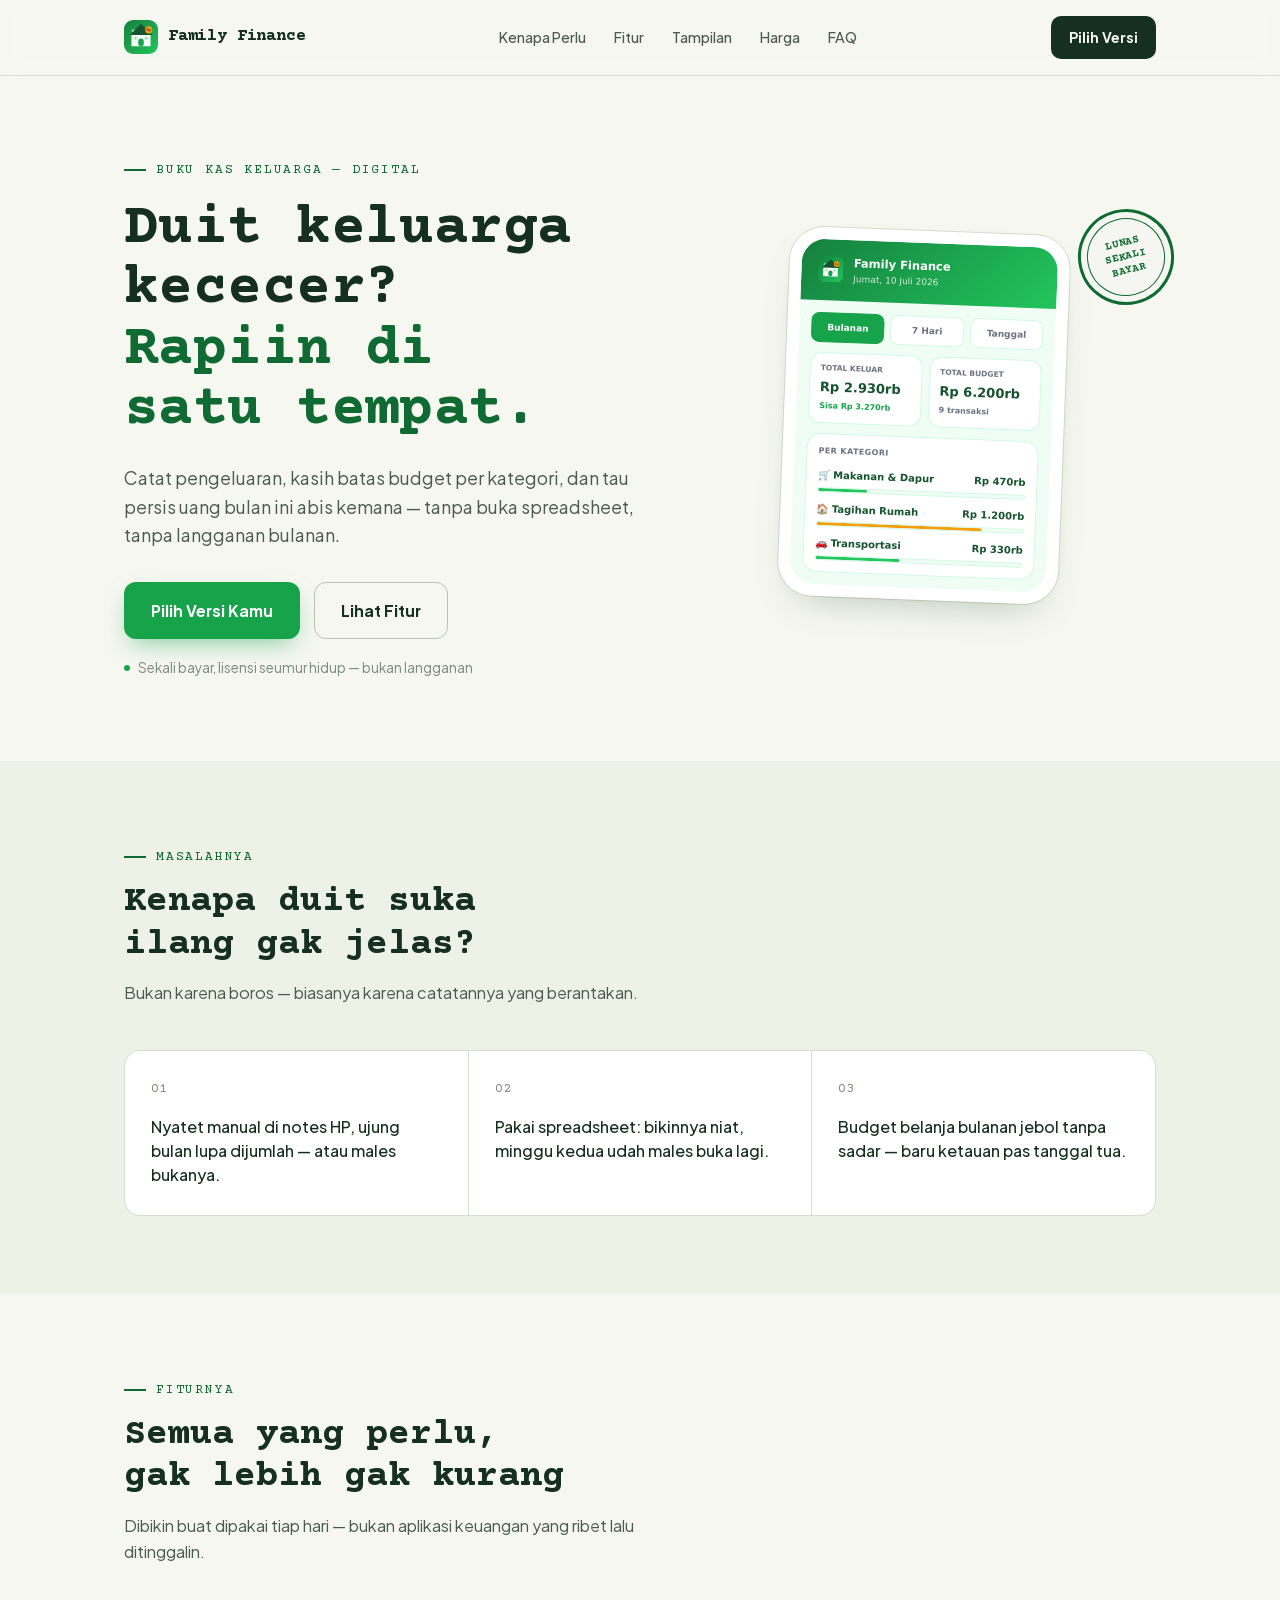
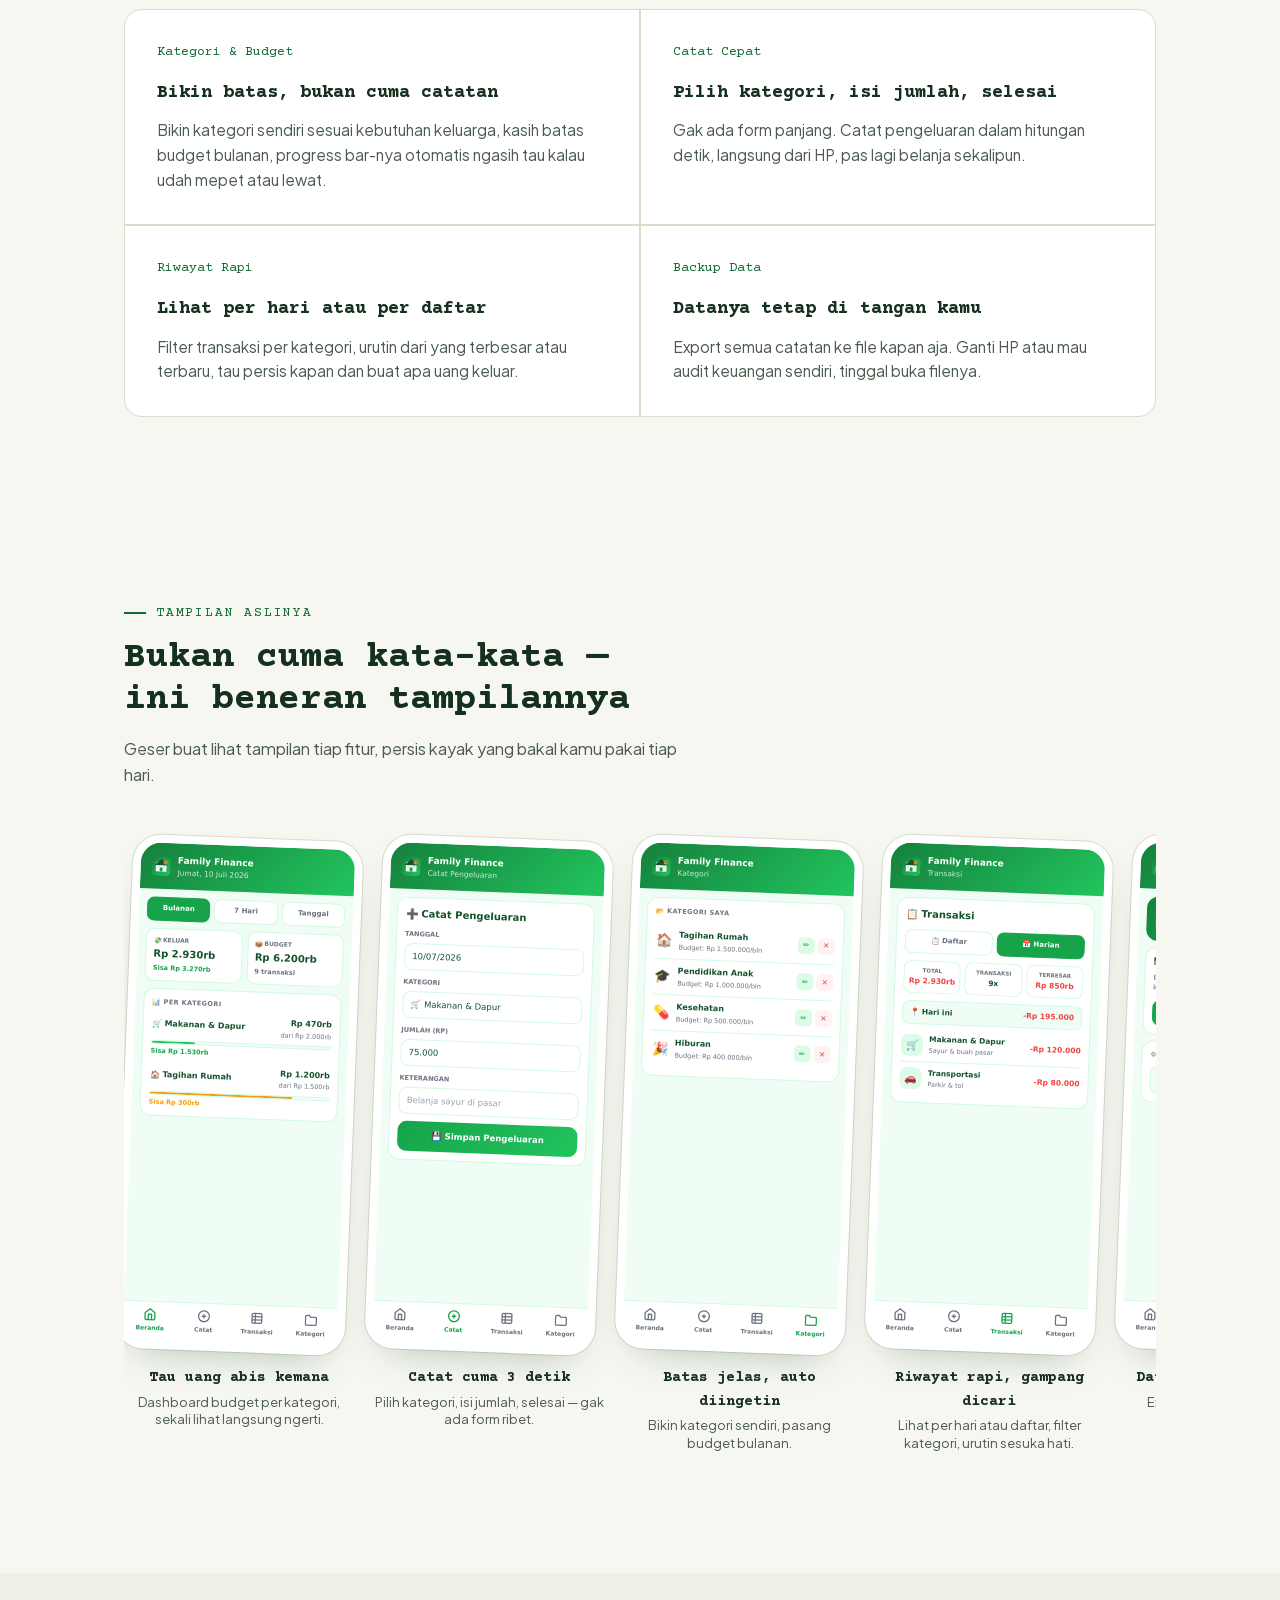
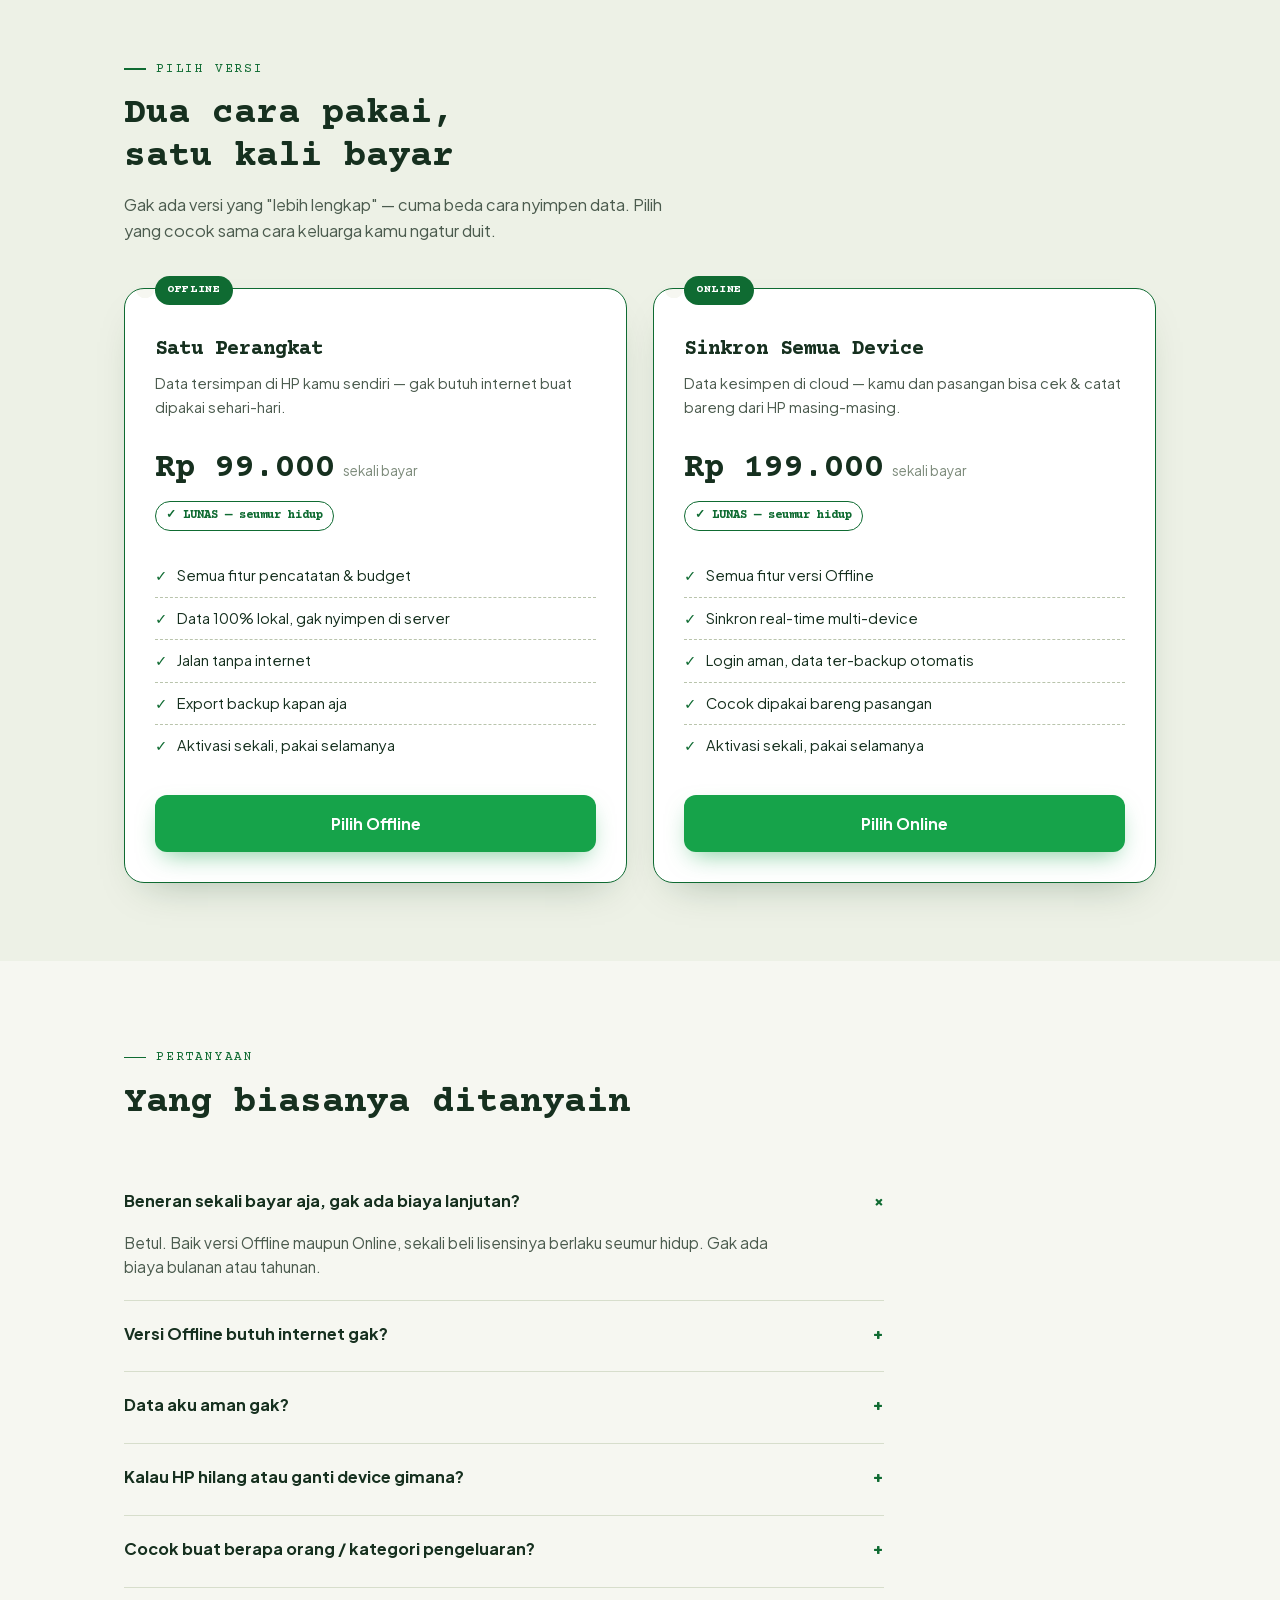
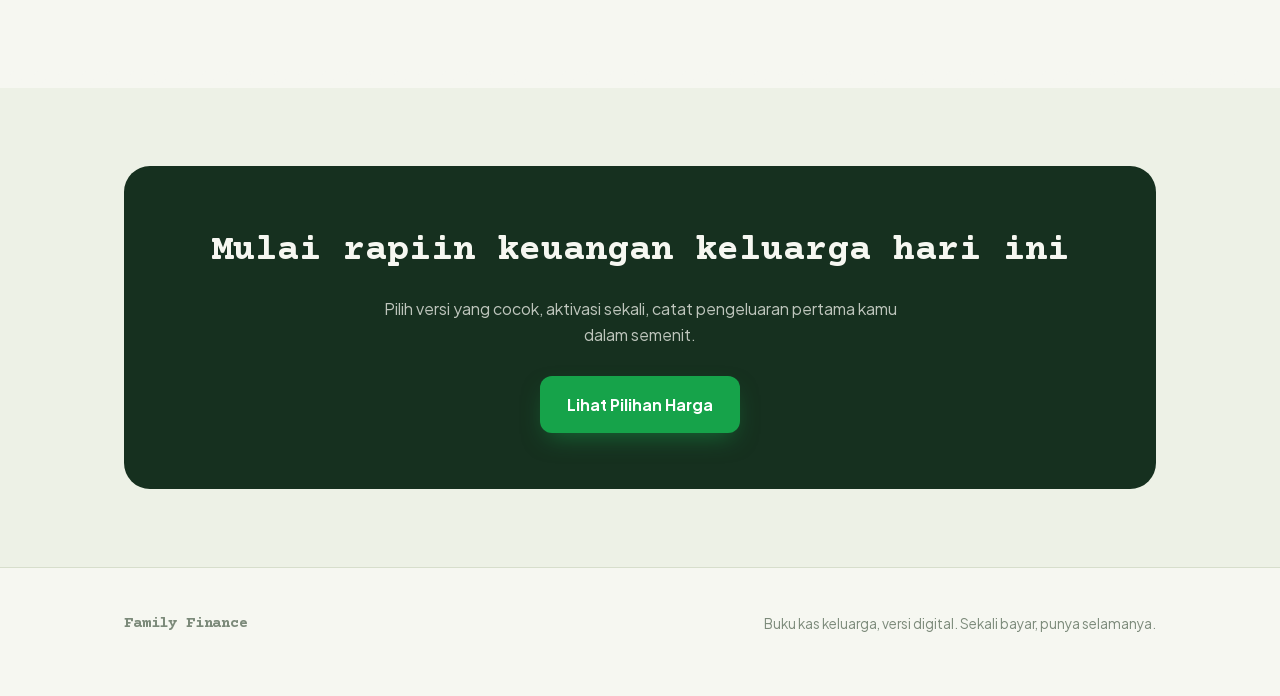
==== landing/index.html @ ff2d4622 "feat: split online/offline versions + Scalev webhook + landing page Refactor app jadi 2 versi (onlin" ====
<!DOCTYPE html>
<html lang="id">
<head>
<meta charset="UTF-8">
<meta name="viewport" content="width=device-width, initial-scale=1.0">
<title>Family Finance — Buku Kas Keluarga, Versi Digital</title>
<meta name="description" content="Catat pengeluaran keluarga, atur budget per kategori, sekali bayar buat selamanya. Pilih versi Offline atau Online.">
<style>
@font-face{
  font-family:'Courier Prime';
  font-style:normal;
  font-weight:400;
  font-display:swap;
  src:url('fonts/courier-prime-400.woff2') format('woff2');
}
@font-face{
  font-family:'Courier Prime';
  font-style:normal;
  font-weight:700;
  font-display:swap;
  src:url('fonts/courier-prime-700.woff2') format('woff2');
}
@font-face{
  font-family:'Plus Jakarta Sans';
  font-style:normal;
  font-weight:400 800;
  font-display:swap;
  src:url('fonts/jakarta-sans-var.woff2') format('woff2');
}

:root{
  --bg:#F6F7F1;
  --bg-alt:#EDF1E6;
  --surface:#FFFFFF;
  --ink:#16301F;
  --ink-soft:#4B5B4E;
  --ink-faint:#7C8A7A;
  --brand:#16A34A;
  --brand-deep:#0F6B32;
  --brand-pale:#DCFCE7;
  --line:#D7DECC;
  --line-strong:#B9C4AC;
  --shadow:0 18px 40px -22px rgba(15,60,30,.35);
  --radius:22px;
}
:root[data-theme="dark"]{
  --bg:#0F150D;
  --bg-alt:#151D11;
  --surface:#1A2416;
  --ink:#EAF3E6;
  --ink-soft:#A6B7A1;
  --ink-faint:#75876F;
  --brand:#3ED66F;
  --brand-deep:#2AAE5B;
  --brand-pale:#1D3323;
  --line:#2B3826;
  --line-strong:#3C4C34;
  --shadow:0 18px 40px -22px rgba(0,0,0,.6);
}
@media (prefers-color-scheme: dark){
  :root:not([data-theme="light"]){
    --bg:#0F150D;
    --bg-alt:#151D11;
    --surface:#1A2416;
    --ink:#EAF3E6;
    --ink-soft:#A6B7A1;
    --ink-faint:#75876F;
    --brand:#3ED66F;
    --brand-deep:#2AAE5B;
    --brand-pale:#1D3323;
    --line:#2B3826;
    --line-strong:#3C4C34;
    --shadow:0 18px 40px -22px rgba(0,0,0,.6);
  }
}

*{box-sizing:border-box;margin:0;padding:0;}
html{-webkit-text-size-adjust:100%;}
body{
  background:var(--bg);
  color:var(--ink);
  font-family:'Plus Jakarta Sans',system-ui,sans-serif;
  font-weight:400;
  line-height:1.6;
  overflow-x:hidden;
}
img{max-width:100%;display:block;}
a{color:inherit;}
::selection{background:var(--brand);color:#fff;}
@media (prefers-reduced-motion: reduce){
  *{animation-duration:.001ms !important;animation-iteration-count:1 !important;transition-duration:.001ms !important;scroll-behavior:auto !important;}
}
:focus-visible{outline:2.5px solid var(--brand-deep);outline-offset:3px;}

.wrap{max-width:1080px;margin:0 auto;padding:0 24px;}
.eyebrow{
  font-family:'Courier Prime',monospace;
  font-size:.8rem;
  letter-spacing:.14em;
  text-transform:uppercase;
  color:var(--brand-deep);
  display:inline-flex;
  align-items:center;
  gap:10px;
}
.eyebrow::before{content:'';width:22px;height:1.5px;background:var(--brand-deep);display:inline-block;}
h1,h2,h3{font-family:'Courier Prime',monospace;font-weight:700;text-wrap:balance;color:var(--ink);}
.num{font-variant-numeric:tabular-nums;font-family:'Courier Prime',monospace;}

/* tear line divider — perforated receipt edge */
.tear{
  height:22px;
  background-image:radial-gradient(circle at 12px 11px, var(--bg) 6px, transparent 6.5px);
  background-size:24px 22px;
  background-repeat:repeat-x;
  background-position:center;
}
.section-alt + .tear, .tear + .section-alt{background-color:var(--bg-alt);}

/* ---------- NAV ---------- */
nav{
  position:sticky;top:0;z-index:50;
  background:color-mix(in srgb, var(--bg) 88%, transparent);
  backdrop-filter:blur(10px);
  border-bottom:1px solid var(--line);
}
.nav-inner{display:flex;align-items:center;justify-content:space-between;padding:16px 24px;max-width:1080px;margin:0 auto;}
.brand{display:flex;align-items:center;gap:10px;font-family:'Courier Prime',monospace;font-weight:700;font-size:1.05rem;letter-spacing:-.01em;}
.brand img{width:34px;height:34px;border-radius:9px;}
.nav-links{display:flex;gap:28px;font-size:.9rem;font-weight:500;color:var(--ink-soft);}
.nav-links a{text-decoration:none;transition:color .15s;}
.nav-links a:hover{color:var(--brand-deep);}
.nav-cta{
  font-family:'Plus Jakarta Sans';font-weight:700;font-size:.88rem;
  background:var(--ink);color:var(--bg);padding:10px 18px;border-radius:10px;
  text-decoration:none;white-space:nowrap;
}
@media (max-width:720px){.nav-links{display:none;}}

/* ---------- HERO ---------- */
.hero{padding:76px 0 60px;}
.hero-grid{display:grid;grid-template-columns:1.05fr .95fr;gap:56px;align-items:center;}
@media (max-width:900px){.hero-grid{grid-template-columns:1fr;gap:44px;}}
.hero h1{font-size:clamp(2.35rem,5.2vw,3.6rem);line-height:1.05;letter-spacing:-.01em;margin:20px 0 22px;}
.hero h1 em{font-style:normal;color:var(--brand-deep);}
.hero p.lead{font-size:1.12rem;color:var(--ink-soft);max-width:46ch;margin-bottom:32px;}
.cta-row{display:flex;gap:14px;flex-wrap:wrap;align-items:center;}
.btn{
  display:inline-flex;align-items:center;gap:8px;
  font-family:'Plus Jakarta Sans';font-weight:700;font-size:.98rem;
  padding:15px 26px;border-radius:12px;text-decoration:none;border:1.5px solid transparent;
  transition:transform .15s ease, box-shadow .15s ease;
}
.btn:hover{transform:translateY(-2px);}
.btn-primary{background:var(--brand);color:#fff;box-shadow:0 10px 24px -8px rgba(22,163,74,.55);}
.btn-primary:hover{background:var(--brand-deep);}
.btn-ghost{border-color:var(--line-strong);color:var(--ink);}
.btn-ghost:hover{border-color:var(--brand-deep);color:var(--brand-deep);}
.hero-note{margin-top:18px;font-size:.85rem;color:var(--ink-faint);display:flex;align-items:center;gap:8px;}
.hero-note .dot{width:6px;height:6px;border-radius:50%;background:var(--brand);flex-shrink:0;}

/* phone mockup — hand built replica, not a screenshot */
.phone-stage{position:relative;display:flex;justify-content:center;}
.phone{
  width:280px;background:#fff;border-radius:34px;padding:12px;
  box-shadow:var(--shadow), 0 0 0 1px var(--line);
  transform:rotate(2.2deg);
  animation:float 6s ease-in-out infinite;
}
@keyframes float{0%,100%{transform:rotate(2.2deg) translateY(0);}50%{transform:rotate(1deg) translateY(-9px);}}
.phone-screen{background:#F0FDF4;border-radius:24px;overflow:hidden;font-family:'Segoe UI',system-ui,sans-serif;}
.p-header{background:linear-gradient(135deg,#15803D,#22C55E);color:#fff;padding:14px 16px;display:flex;align-items:center;gap:10px;}
.p-header img{width:26px;height:26px;border-radius:7px;}
.p-header .t1{font-size:11.5px;font-weight:800;}
.p-header .t2{font-size:9px;opacity:.8;}
.p-body{padding:12px;}
.p-pill-row{display:flex;gap:6px;margin-bottom:10px;}
.p-pill{flex:1;text-align:center;font-size:9px;font-weight:700;padding:7px 0;border-radius:8px;border:1px solid #D1FAE5;background:#fff;color:#6B7280;}
.p-pill.on{background:#16A34A;border-color:#16A34A;color:#fff;}
.p-stats{display:grid;grid-template-columns:1fr 1fr;gap:7px;margin-bottom:10px;}
.p-stat{background:#fff;border:1px solid #D1FAE5;border-radius:12px;padding:9px 10px;}
.p-stat .l{font-size:7.5px;font-weight:700;color:#6B7280;text-transform:uppercase;}
.p-stat .v{font-size:13px;font-weight:800;color:#14532D;margin-top:3px;}
.p-stat .s{font-size:8px;color:#16A34A;font-weight:700;margin-top:2px;}
.p-cat-card{background:#fff;border:1px solid #D1FAE5;border-radius:14px;padding:11px;}
.p-cat-title{font-size:8px;font-weight:700;color:#6B7280;text-transform:uppercase;letter-spacing:.4px;margin-bottom:9px;}
.p-cat{margin-bottom:9px;}
.p-cat:last-child{margin-bottom:0;}
.p-cat-row{display:flex;justify-content:space-between;font-size:10px;margin-bottom:4px;}
.p-cat-row .name{font-weight:700;color:#14532D;}
.p-cat-row .amt{font-weight:800;color:#14532D;}
.p-bar{height:5px;border-radius:3px;background:#F0FDF4;border:1px solid #D1FAE5;overflow:hidden;}
.p-bar i{display:block;height:100%;background:#22C55E;border-radius:3px;}
.p-bar i.warn{background:#F59E0B;}
.stamp{
  position:absolute;right:-18px;top:-22px;width:96px;height:96px;
  border:3px solid var(--brand-deep);border-radius:50%;
  display:flex;align-items:center;justify-content:center;text-align:center;
  transform:rotate(-14deg);color:var(--brand-deep);
  font-family:'Courier Prime',monospace;font-weight:700;font-size:11px;line-height:1.25;
  background:color-mix(in srgb, var(--bg) 70%, transparent);
}
.stamp::before{content:'';position:absolute;inset:6px;border:1.5px solid var(--brand-deep);border-radius:50%;}
@media (max-width:520px){.stamp{width:78px;height:78px;font-size:9.5px;right:4px;top:-16px;}}

/* ---------- PAIN ---------- */
.section{padding:78px 0;}
.section-alt{background:var(--bg-alt);}
.section-head{max-width:640px;margin-bottom:44px;}
.section-head h2{font-size:clamp(1.7rem,3.2vw,2.3rem);margin-top:14px;line-height:1.15;}
.section-head p{color:var(--ink-soft);margin-top:14px;font-size:1.02rem;max-width:52ch;}

.pain-list{display:grid;grid-template-columns:repeat(3,1fr);gap:1px;background:var(--line);border:1px solid var(--line);border-radius:16px;overflow:hidden;}
@media (max-width:760px){.pain-list{grid-template-columns:1fr;}}
.pain-item{background:var(--surface);padding:28px 26px;}
.pain-item .mark{font-family:'Courier Prime';color:var(--ink-faint);font-size:.85rem;margin-bottom:14px;display:block;}
.pain-item p{font-size:1rem;color:var(--ink);font-weight:500;line-height:1.5;}

/* ---------- FEATURES ---------- */
.feat-grid{display:grid;grid-template-columns:repeat(2,1fr);gap:2px;background:var(--line);border:1px solid var(--line);border-radius:18px;overflow:hidden;}
@media (max-width:760px){.feat-grid{grid-template-columns:1fr;}}
.feat{background:var(--surface);padding:32px;}
.feat .idx{font-family:'Courier Prime';color:var(--brand-deep);font-size:.82rem;margin-bottom:16px;}
.feat h3{font-size:1.15rem;margin-bottom:10px;}
.feat p{color:var(--ink-soft);font-size:.96rem;}

/* ---------- PRICING ---------- */
.price-grid{display:grid;grid-template-columns:1fr 1fr;gap:26px;}
@media (max-width:760px){.price-grid{grid-template-columns:1fr;}}
.price-card{
  position:relative;background:var(--surface);border:1.5px solid var(--line);
  border-radius:20px;padding:34px 30px 30px;
  background-image:radial-gradient(circle at 20px 0, var(--bg) 9px, transparent 9.5px);
  background-size:100% 100%;background-repeat:no-repeat;
}
.price-card.featured{border-color:var(--brand-deep);box-shadow:var(--shadow);}
.price-tag{
  position:absolute;top:-13px;left:30px;background:var(--brand-deep);color:#fff;
  font-family:'Courier Prime';font-size:.72rem;font-weight:700;letter-spacing:.06em;
  padding:5px 12px;border-radius:20px;text-transform:uppercase;
}
.price-card h3{font-size:1.3rem;margin:10px 0 6px;}
.price-card .tagline{color:var(--ink-soft);font-size:.92rem;margin-bottom:22px;}
.price-amount{display:flex;flex-wrap:wrap;align-items:baseline;gap:4px 8px;margin-bottom:4px;}
.price-amount .rp{font-family:'Courier Prime';font-weight:700;font-size:2.1rem;white-space:nowrap;}
.price-amount .period{font-size:.85rem;color:var(--ink-faint);}
.price-lunas{
  display:inline-flex;align-items:center;gap:6px;font-size:.78rem;font-weight:700;
  color:var(--brand-deep);margin-bottom:24px;font-family:'Courier Prime';
  border:1px solid var(--brand-deep);padding:4px 10px;border-radius:20px;
}
.price-feats{list-style:none;margin-bottom:28px;}
.price-feats li{display:flex;gap:10px;padding:9px 0;border-top:1px dashed var(--line-strong);font-size:.92rem;color:var(--ink);}
.price-feats li:first-child{border-top:none;}
.price-feats li .ck{color:var(--brand-deep);font-weight:800;flex-shrink:0;}
.price-card .btn{width:100%;justify-content:center;}

/* ---------- FAQ ---------- */
.faq{max-width:760px;}
.faq details{border-bottom:1px solid var(--line);padding:20px 0;}
.faq summary{
  cursor:pointer;list-style:none;display:flex;justify-content:space-between;gap:20px;
  font-weight:700;font-size:1.02rem;color:var(--ink);
}
.faq summary::-webkit-details-marker{display:none;}
.faq summary .plus{font-family:'Courier Prime';color:var(--brand-deep);font-size:1.2rem;flex-shrink:0;transition:transform .2s;}
.faq details[open] summary .plus{transform:rotate(45deg);}
.faq p{color:var(--ink-soft);margin-top:12px;font-size:.96rem;max-width:60ch;}

/* ---------- FINAL CTA ---------- */
.final-cta{
  background:var(--ink);color:var(--bg);border-radius:26px;padding:56px 40px;
  text-align:center;position:relative;overflow:hidden;
}
:root[data-theme="dark"] .final-cta{background:var(--brand-pale);color:var(--ink);}
@media (prefers-color-scheme:dark){:root:not([data-theme="light"]) .final-cta{background:var(--brand-pale);color:var(--ink);}}
.final-cta h2{color:inherit;font-size:clamp(1.6rem,3.4vw,2.3rem);margin-bottom:16px;}
.final-cta p{color:inherit;opacity:.75;max-width:48ch;margin:0 auto 28px;}
.final-cta .cta-row{justify-content:center;}

footer{padding:44px 0 60px;border-top:1px solid var(--line);}
.footer-inner{display:flex;justify-content:space-between;align-items:center;flex-wrap:wrap;gap:16px;color:var(--ink-faint);font-size:.85rem;}
.footer-inner .brand{font-size:.95rem;}

.reveal{opacity:0;transform:translateY(18px);transition:opacity .6s ease, transform .6s ease;}
.reveal.in{opacity:1;transform:translateY(0);}

/* ---------- APP SCREENSHOTS (scoped under .appshots so nothing here leaks
   into the rest of the page — content copied 1:1 from the real app's HTML
   structure in shared/app-core.js, not simplified) ---------- */
.appshots-rail{display:flex;gap:20px;overflow-x:auto;padding:6px 4px 20px;scroll-snap-type:x mandatory;}
.appshots-rail::-webkit-scrollbar{height:6px;}
.appshots-rail::-webkit-scrollbar-thumb{background:var(--line-strong);border-radius:3px;}
.appshot{flex-shrink:0;width:230px;scroll-snap-align:start;}
.appshot-caption{margin-top:14px;text-align:center;}
.appshot-caption .t{font-family:'Courier Prime';font-weight:700;font-size:.92rem;color:var(--ink);}
.appshot-caption .s{font-size:.8rem;color:var(--ink-soft);margin-top:4px;line-height:1.4;}
.appshots .phone{width:230px;background:#fff;border-radius:28px;padding:8px;box-shadow:var(--shadow), 0 0 0 1px var(--line);}
.appshots .screen{background:#F0FDF4;border-radius:20px;overflow:hidden;font-family:'Segoe UI',system-ui,sans-serif;height:498px;display:flex;flex-direction:column;}
.appshots .hdr{background:linear-gradient(135deg,#15803D,#22C55E);color:#fff;padding:10px 11px;display:flex;align-items:center;gap:7px;flex-shrink:0;}
.appshots .hdr img{width:19px;height:19px;border-radius:5px;}
.appshots .t1{font-size:9px;font-weight:800;}
.appshots .t2{font-size:7.5px;opacity:.8;}
.appshots .body{padding:8px;flex:1;overflow:hidden;}
.appshots .pill-row{display:flex;gap:4px;margin-bottom:7px;}
.appshots .pill{flex:1;text-align:center;font-size:7px;font-weight:700;padding:5px 0;border-radius:7px;border:1px solid #D1FAE5;background:#fff;color:#6B7280;}
.appshots .pill.on{background:#16A34A;border-color:#16A34A;color:#fff;}
.appshots .stats{display:grid;grid-template-columns:1fr 1fr;gap:5px;margin-bottom:7px;}
.appshots .stat{background:#fff;border:1px solid #D1FAE5;border-radius:9px;padding:6px 7px;}
.appshots .stat .l{font-size:6px;font-weight:700;color:#6B7280;text-transform:uppercase;}
.appshots .stat .v{font-size:10px;font-weight:800;color:#14532D;margin-top:2px;}
.appshots .stat .s{font-size:6.5px;color:#16A34A;font-weight:700;margin-top:1px;}
.appshots .card{background:#fff;border:1px solid #D1FAE5;border-radius:11px;padding:8px;margin-bottom:6px;}
.appshots .card-title{font-size:6.5px;font-weight:700;color:#6B7280;text-transform:uppercase;letter-spacing:.4px;margin-bottom:6px;}
.appshots .sec-title{font-size:10px;font-weight:800;color:#14532D;margin-bottom:7px;}
.appshots .cat-item{margin-bottom:7px;}
.appshots .cat-item:last-child{margin-bottom:0;}
.appshots .cat-hdr{display:flex;justify-content:space-between;align-items:center;margin-bottom:4px;gap:4px;}
.appshots .cat-name{font-size:8px;font-weight:700;color:#14532D;display:flex;align-items:center;gap:3px;}
.appshots .cat-right{text-align:right;flex-shrink:0;}
.appshots .cat-spent{font-size:8px;font-weight:700;color:#14532D;}
.appshots .cat-budg{font-size:6.5px;color:#6B7280;}
.appshots .cat-sisa{font-size:6.5px;font-weight:700;color:#16A34A;margin-top:2px;}
.appshots .cat-sisa.warn{color:#F59E0B;}
.appshots .bar{height:4px;border-radius:3px;background:#F0FDF4;border:1px solid #D1FAE5;overflow:hidden;}
.appshots .bar i{display:block;height:100%;background:#22C55E;border-radius:3px;}
.appshots .bar i.warn{background:#F59E0B;}
.appshots .tx-item{display:flex;align-items:center;gap:6px;padding:5px 0;border-bottom:1px solid #D1FAE5;}
.appshots .tx-item:last-child{border-bottom:none;}
.appshots .tx-icon{width:22px;height:22px;border-radius:7px;background:#DCFCE7;display:flex;align-items:center;justify-content:center;font-size:10px;flex-shrink:0;}
.appshots .tx-info{flex:1;min-width:0;}
.appshots .tx-cat{font-size:7.5px;font-weight:700;color:#14532D;}
.appshots .tx-note{font-size:6.5px;color:#6B7280;}
.appshots .tx-date{font-size:6px;color:#6B7280;margin-top:1px;}
.appshots .tx-amt{font-size:7.5px;font-weight:800;color:#EF4444;flex-shrink:0;}
.appshots .fg{margin-bottom:7px;}
.appshots .fl{display:block;font-size:6.5px;font-weight:700;color:#6B7280;margin-bottom:3px;}
.appshots .fi{width:100%;padding:6px 7px;border:1.5px solid #D1FAE5;border-radius:8px;font-size:8.5px;color:#14532D;background:#fff;}
.appshots .fi.ph{color:#9CA3AF;}
.appshots .btn-save{width:100%;padding:8px;border-radius:9px;background:linear-gradient(135deg,#16A34A,#22C55E);color:#fff;font-size:8.5px;font-weight:800;text-align:center;margin-top:1px;}
.appshots .cmi{display:flex;align-items:center;gap:6px;padding:6px 0;border-bottom:1px solid #D1FAE5;}
.appshots .cmi:last-child{border-bottom:none;}
.appshots .cmi-emoji{font-size:13px;width:18px;text-align:center;flex-shrink:0;}
.appshots .cmi-info{flex:1;min-width:0;}
.appshots .cmi-name{font-size:8px;font-weight:700;color:#14532D;}
.appshots .cmi-bud{font-size:6.5px;color:#6B7280;}
.appshots .cmi-actions{display:flex;gap:3px;flex-shrink:0;}
.appshots .cmi-edit,.appshots .cmi-del{width:17px;height:17px;border-radius:5px;border:none;display:flex;align-items:center;justify-content:center;font-size:7.5px;}
.appshots .cmi-edit{background:#DCFCE7;color:#16A34A;}
.appshots .cmi-del{background:#FEF2F2;color:#EF4444;}
.appshots .view-toggle{display:flex;gap:4px;margin-bottom:7px;}
.appshots .view-btn{flex:1;padding:5px;border-radius:7px;border:1.5px solid #D1FAE5;background:#fff;font-size:7px;font-weight:600;color:#6B7280;text-align:center;}
.appshots .view-btn.active{background:#16A34A;border-color:#16A34A;color:#fff;}
.appshots .summary-row{display:flex;gap:4px;margin-bottom:7px;overflow:hidden;}
.appshots .sum-chip{flex:1;background:#fff;border:1px solid #D1FAE5;border-radius:8px;padding:5px 4px;text-align:center;}
.appshots .sum-chip-label{font-size:5.5px;color:#6B7280;font-weight:700;text-transform:uppercase;}
.appshots .sum-chip-val{font-size:7.5px;font-weight:800;color:#14532D;margin-top:1px;}
.appshots .sum-chip-val.red{color:#EF4444;}
.appshots .day-hdr{display:flex;justify-content:space-between;padding:5px 7px;background:#F0FDF4;border-radius:7px;border:1px solid #D1FAE5;margin-bottom:4px;font-size:7.5px;font-weight:700;color:#14532D;}
.appshots .day-hdr .tot{color:#EF4444;}
.appshots .profile-card{background:linear-gradient(135deg,#15803D,#22C55E);border-radius:11px;padding:9px;margin-bottom:6px;display:flex;align-items:center;gap:7px;}
.appshots .profile-avatar{width:26px;height:26px;border-radius:7px;background:rgba(255,255,255,.25);display:flex;align-items:center;justify-content:center;font-size:11px;flex-shrink:0;}
.appshots .profile-name{font-size:8.5px;font-weight:800;color:#fff;}
.appshots .profile-email{font-size:6.5px;color:rgba(255,255,255,.82);margin-top:1px;}
.appshots .card-p{font-size:7px;color:#6B7280;margin-bottom:6px;line-height:1.5;}
.appshots .export-btn{width:100%;padding:7px;border-radius:8px;background:linear-gradient(135deg,#16A34A,#22C55E);color:#fff;font-size:7.5px;font-weight:800;text-align:center;}
.appshots .logout-btn{width:100%;padding:7px;border-radius:8px;background:#F0FDF4;border:1.5px solid #D1FAE5;color:#6B7280;font-size:7.5px;font-weight:700;text-align:center;}
.appshots .mnav{display:flex;border-top:1.5px solid #D1FAE5;background:#fff;flex-shrink:0;}
.appshots .mnav a{flex:1;display:flex;flex-direction:column;align-items:center;gap:2px;padding:6px 3px 8px;color:#6B7280;font-size:6px;font-weight:600;}
.appshots .mnav a.on{color:#16A34A;}
.appshots .mnav svg{width:13px;height:13px;}
</style>
</head>
<body>

<nav>
  <div class="nav-inner">
    <div class="brand">
      <img src="[data-uri]" alt="">
      Family Finance
    </div>
    <div class="nav-links">
      <a href="#kenapa">Kenapa Perlu</a>
      <a href="#fitur">Fitur</a>
      <a href="#tampilan">Tampilan</a>
      <a href="#harga">Harga</a>
      <a href="#faq">FAQ</a>
    </div>
    <a href="#harga" class="nav-cta">Pilih Versi</a>
  </div>
</nav>

<header class="hero">
  <div class="wrap hero-grid">
    <div>
      <span class="eyebrow">Buku Kas Keluarga — Digital</span>
      <h1>Duit keluarga kececer? <em>Rapiin di satu tempat.</em></h1>
      <p class="lead">Catat pengeluaran, kasih batas budget per kategori, dan tau persis uang bulan ini abis kemana — tanpa buka spreadsheet, tanpa langganan bulanan.</p>
      <div class="cta-row">
        <a href="#harga" class="btn btn-primary">Pilih Versi Kamu</a>
        <a href="#fitur" class="btn btn-ghost">Lihat Fitur</a>
      </div>
      <div class="hero-note"><span class="dot"></span> Sekali bayar, lisensi seumur hidup — bukan langganan</div>
    </div>
    <div class="phone-stage">
      <div class="phone">
        <div class="phone-screen">
          <div class="p-header">
            <img src="[data-uri]" alt="">
            <div><div class="t1">Family Finance</div><div class="t2">Jumat, 10 Juli 2026</div></div>
          </div>
          <div class="p-body">
            <div class="p-pill-row">
              <div class="p-pill on">Bulanan</div>
              <div class="p-pill">7 Hari</div>
              <div class="p-pill">Tanggal</div>
            </div>
            <div class="p-stats">
              <div class="p-stat"><div class="l">Total Keluar</div><div class="v">Rp 2.930rb</div><div class="s">Sisa Rp 3.270rb</div></div>
              <div class="p-stat"><div class="l">Total Budget</div><div class="v">Rp 6.200rb</div><div class="s" style="color:#6B7280">9 transaksi</div></div>
            </div>
            <div class="p-cat-card">
              <div class="p-cat-title">Per Kategori</div>
              <div class="p-cat">
                <div class="p-cat-row"><span class="name">🛒 Makanan &amp; Dapur</span><span class="amt">Rp 470rb</span></div>
                <div class="p-bar"><i style="width:24%"></i></div>
              </div>
              <div class="p-cat">
                <div class="p-cat-row"><span class="name">🏠 Tagihan Rumah</span><span class="amt">Rp 1.200rb</span></div>
                <div class="p-bar"><i class="warn" style="width:80%"></i></div>
              </div>
              <div class="p-cat">
                <div class="p-cat-row"><span class="name">🚗 Transportasi</span><span class="amt">Rp 330rb</span></div>
                <div class="p-bar"><i style="width:41%"></i></div>
              </div>
            </div>
          </div>
        </div>
      </div>
      <div class="stamp">LUNAS<br>SEKALI<br>BAYAR</div>
    </div>
  </div>
</header>

<div class="tear"></div>

<section class="section section-alt" id="kenapa">
  <div class="wrap">
    <div class="section-head reveal">
      <span class="eyebrow">Masalahnya</span>
      <h2>Kenapa duit suka ilang gak jelas?</h2>
      <p>Bukan karena boros — biasanya karena catatannya yang berantakan.</p>
    </div>
    <div class="pain-list reveal">
      <div class="pain-item">
        <span class="mark">01</span>
        <p>Nyatet manual di notes HP, ujung bulan lupa dijumlah — atau males bukanya.</p>
      </div>
      <div class="pain-item">
        <span class="mark">02</span>
        <p>Pakai spreadsheet: bikinnya niat, minggu kedua udah males buka lagi.</p>
      </div>
      <div class="pain-item">
        <span class="mark">03</span>
        <p>Budget belanja bulanan jebol tanpa sadar — baru ketauan pas tanggal tua.</p>
      </div>
    </div>
  </div>
</section>

<section class="section" id="fitur">
  <div class="wrap">
    <div class="section-head reveal">
      <span class="eyebrow">Fiturnya</span>
      <h2>Semua yang perlu, gak lebih gak kurang</h2>
      <p>Dibikin buat dipakai tiap hari — bukan aplikasi keuangan yang ribet lalu ditinggalin.</p>
    </div>
    <div class="feat-grid reveal">
      <div class="feat">
        <div class="idx">Kategori &amp; Budget</div>
        <h3>Bikin batas, bukan cuma catatan</h3>
        <p>Bikin kategori sendiri sesuai kebutuhan keluarga, kasih batas budget bulanan, progress bar-nya otomatis ngasih tau kalau udah mepet atau lewat.</p>
      </div>
      <div class="feat">
        <div class="idx">Catat Cepat</div>
        <h3>Pilih kategori, isi jumlah, selesai</h3>
        <p>Gak ada form panjang. Catat pengeluaran dalam hitungan detik, langsung dari HP, pas lagi belanja sekalipun.</p>
      </div>
      <div class="feat">
        <div class="idx">Riwayat Rapi</div>
        <h3>Lihat per hari atau per daftar</h3>
        <p>Filter transaksi per kategori, urutin dari yang terbesar atau terbaru, tau persis kapan dan buat apa uang keluar.</p>
      </div>
      <div class="feat">
        <div class="idx">Backup Data</div>
        <h3>Datanya tetap di tangan kamu</h3>
        <p>Export semua catatan ke file kapan aja. Ganti HP atau mau audit keuangan sendiri, tinggal buka filenya.</p>
      </div>
    </div>
  </div>
</section>

<div class="tear"></div>

<section class="section appshots" id="tampilan">
  <div class="wrap">
    <div class="section-head reveal">
      <span class="eyebrow">Tampilan Aslinya</span>
      <h2>Bukan cuma kata-kata — ini beneran tampilannya</h2>
      <p>Geser buat lihat tampilan tiap fitur, persis kayak yang bakal kamu pakai tiap hari.</p>
    </div>
    <div class="appshots-rail reveal">

      <div class="appshot">
        <div class="phone"><div class="screen">
          <div class="hdr">
            <img src="[data-uri]" alt="">
            <div><div class="t1">Family Finance</div><div class="t2">Jumat, 10 Juli 2026</div></div>
          </div>
          <div class="body">
            <div class="pill-row"><div class="pill on">Bulanan</div><div class="pill">7 Hari</div><div class="pill">Tanggal</div></div>
            <div class="stats">
              <div class="stat"><div class="l">💸 Keluar</div><div class="v">Rp 2.930rb</div><div class="s">Sisa Rp 3.270rb</div></div>
              <div class="stat"><div class="l">📦 Budget</div><div class="v">Rp 6.200rb</div><div class="s" style="color:#6B7280">9 transaksi</div></div>
            </div>
            <div class="card">
              <div class="card-title">📊 Per Kategori</div>
              <div class="cat-item">
                <div class="cat-hdr"><div class="cat-name">🛒 Makanan &amp; Dapur</div><div class="cat-right"><div class="cat-spent">Rp 470rb</div><div class="cat-budg">dari Rp 2.000rb</div></div></div>
                <div class="bar"><i style="width:24%"></i></div>
                <div class="cat-sisa">Sisa Rp 1.530rb</div>
              </div>
              <div class="cat-item">
                <div class="cat-hdr"><div class="cat-name">🏠 Tagihan Rumah</div><div class="cat-right"><div class="cat-spent">Rp 1.200rb</div><div class="cat-budg">dari Rp 1.500rb</div></div></div>
                <div class="bar"><i class="warn" style="width:80%"></i></div>
                <div class="cat-sisa warn">Sisa Rp 300rb</div>
              </div>
            </div>
          </div>
          <div class="mnav">
            <a class="on"><svg viewBox="0 0 24 24" fill="none" stroke="currentColor" stroke-width="2.4"><path d="M3 9l9-7 9 7v11a2 2 0 0 1-2 2H5a2 2 0 0 1-2-2z"/><polyline points="9 22 9 12 15 12 15 22"/></svg>Beranda</a>
            <a><svg viewBox="0 0 24 24" fill="none" stroke="currentColor" stroke-width="2.4"><circle cx="12" cy="12" r="10"/><line x1="12" y1="8" x2="12" y2="16"/><line x1="8" y1="12" x2="16" y2="12"/></svg>Catat</a>
            <a><svg viewBox="0 0 24 24" fill="none" stroke="currentColor" stroke-width="2.4"><rect x="3" y="3" width="18" height="18" rx="2"/><line x1="3" y1="9" x2="21" y2="9"/><line x1="3" y1="15" x2="21" y2="15"/><line x1="9" y1="3" x2="9" y2="21"/></svg>Transaksi</a>
            <a><svg viewBox="0 0 24 24" fill="none" stroke="currentColor" stroke-width="2.4"><path d="M22 19a2 2 0 0 1-2 2H4a2 2 0 0 1-2-2V5a2 2 0 0 1 2-2h5l2 3h9a2 2 0 0 1 2 2z"/></svg>Kategori</a>
          </div>
        </div></div>
        <div class="appshot-caption"><div class="t">Tau uang abis kemana</div><div class="s">Dashboard budget per kategori, sekali lihat langsung ngerti.</div></div>
      </div>

      <div class="appshot">
        <div class="phone"><div class="screen">
          <div class="hdr">
            <img src="[data-uri]" alt="">
            <div><div class="t1">Family Finance</div><div class="t2">Catat Pengeluaran</div></div>
          </div>
          <div class="body">
            <div class="card">
              <div class="sec-title">➕ Catat Pengeluaran</div>
              <div class="fg"><span class="fl">TANGGAL</span><div class="fi">10/07/2026</div></div>
              <div class="fg"><span class="fl">KATEGORI</span><div class="fi">🛒 Makanan &amp; Dapur</div></div>
              <div class="fg"><span class="fl">JUMLAH (RP)</span><div class="fi">75.000</div></div>
              <div class="fg"><span class="fl">KETERANGAN</span><div class="fi ph">Belanja sayur di pasar</div></div>
              <div class="btn-save">💾 Simpan Pengeluaran</div>
            </div>
          </div>
          <div class="mnav">
            <a><svg viewBox="0 0 24 24" fill="none" stroke="currentColor" stroke-width="2.4"><path d="M3 9l9-7 9 7v11a2 2 0 0 1-2 2H5a2 2 0 0 1-2-2z"/><polyline points="9 22 9 12 15 12 15 22"/></svg>Beranda</a>
            <a class="on"><svg viewBox="0 0 24 24" fill="none" stroke="currentColor" stroke-width="2.4"><circle cx="12" cy="12" r="10"/><line x1="12" y1="8" x2="12" y2="16"/><line x1="8" y1="12" x2="16" y2="12"/></svg>Catat</a>
            <a><svg viewBox="0 0 24 24" fill="none" stroke="currentColor" stroke-width="2.4"><rect x="3" y="3" width="18" height="18" rx="2"/><line x1="3" y1="9" x2="21" y2="9"/><line x1="3" y1="15" x2="21" y2="15"/><line x1="9" y1="3" x2="9" y2="21"/></svg>Transaksi</a>
            <a><svg viewBox="0 0 24 24" fill="none" stroke="currentColor" stroke-width="2.4"><path d="M22 19a2 2 0 0 1-2 2H4a2 2 0 0 1-2-2V5a2 2 0 0 1 2-2h5l2 3h9a2 2 0 0 1 2 2z"/></svg>Kategori</a>
          </div>
        </div></div>
        <div class="appshot-caption"><div class="t">Catat cuma 3 detik</div><div class="s">Pilih kategori, isi jumlah, selesai — gak ada form ribet.</div></div>
      </div>

      <div class="appshot">
        <div class="phone"><div class="screen">
          <div class="hdr">
            <img src="[data-uri]" alt="">
            <div><div class="t1">Family Finance</div><div class="t2">Kategori</div></div>
          </div>
          <div class="body">
            <div class="card">
              <div class="card-title">📂 Kategori Saya</div>
              <div class="cmi"><div class="cmi-emoji">🏠</div><div class="cmi-info"><div class="cmi-name">Tagihan Rumah</div><div class="cmi-bud">Budget: Rp 1.500.000/bln</div></div><div class="cmi-actions"><div class="cmi-edit">✏️</div><div class="cmi-del">✕</div></div></div>
              <div class="cmi"><div class="cmi-emoji">🎓</div><div class="cmi-info"><div class="cmi-name">Pendidikan Anak</div><div class="cmi-bud">Budget: Rp 1.000.000/bln</div></div><div class="cmi-actions"><div class="cmi-edit">✏️</div><div class="cmi-del">✕</div></div></div>
              <div class="cmi"><div class="cmi-emoji">💊</div><div class="cmi-info"><div class="cmi-name">Kesehatan</div><div class="cmi-bud">Budget: Rp 500.000/bln</div></div><div class="cmi-actions"><div class="cmi-edit">✏️</div><div class="cmi-del">✕</div></div></div>
              <div class="cmi"><div class="cmi-emoji">🎉</div><div class="cmi-info"><div class="cmi-name">Hiburan</div><div class="cmi-bud">Budget: Rp 400.000/bln</div></div><div class="cmi-actions"><div class="cmi-edit">✏️</div><div class="cmi-del">✕</div></div></div>
            </div>
          </div>
          <div class="mnav">
            <a><svg viewBox="0 0 24 24" fill="none" stroke="currentColor" stroke-width="2.4"><path d="M3 9l9-7 9 7v11a2 2 0 0 1-2 2H5a2 2 0 0 1-2-2z"/><polyline points="9 22 9 12 15 12 15 22"/></svg>Beranda</a>
            <a><svg viewBox="0 0 24 24" fill="none" stroke="currentColor" stroke-width="2.4"><circle cx="12" cy="12" r="10"/><line x1="12" y1="8" x2="12" y2="16"/><line x1="8" y1="12" x2="16" y2="12"/></svg>Catat</a>
            <a><svg viewBox="0 0 24 24" fill="none" stroke="currentColor" stroke-width="2.4"><rect x="3" y="3" width="18" height="18" rx="2"/><line x1="3" y1="9" x2="21" y2="9"/><line x1="3" y1="15" x2="21" y2="15"/><line x1="9" y1="3" x2="9" y2="21"/></svg>Transaksi</a>
            <a class="on"><svg viewBox="0 0 24 24" fill="none" stroke="currentColor" stroke-width="2.4"><path d="M22 19a2 2 0 0 1-2 2H4a2 2 0 0 1-2-2V5a2 2 0 0 1 2-2h5l2 3h9a2 2 0 0 1 2 2z"/></svg>Kategori</a>
          </div>
        </div></div>
        <div class="appshot-caption"><div class="t">Batas jelas, auto diingetin</div><div class="s">Bikin kategori sendiri, pasang budget bulanan.</div></div>
      </div>

      <div class="appshot">
        <div class="phone"><div class="screen">
          <div class="hdr">
            <img src="[data-uri]" alt="">
            <div><div class="t1">Family Finance</div><div class="t2">Transaksi</div></div>
          </div>
          <div class="body">
            <div class="card">
              <div class="sec-title">📋 Transaksi</div>
              <div class="view-toggle"><div class="view-btn">📋 Daftar</div><div class="view-btn active">📅 Harian</div></div>
              <div class="summary-row">
                <div class="sum-chip"><div class="sum-chip-label">Total</div><div class="sum-chip-val red">Rp 2.930rb</div></div>
                <div class="sum-chip"><div class="sum-chip-label">Transaksi</div><div class="sum-chip-val">9x</div></div>
                <div class="sum-chip"><div class="sum-chip-label">Terbesar</div><div class="sum-chip-val red">Rp 850rb</div></div>
              </div>
              <div class="day-hdr"><span>📍 Hari ini</span><span class="tot">-Rp 195.000</span></div>
              <div class="tx-item"><div class="tx-icon">🛒</div><div class="tx-info"><div class="tx-cat">Makanan &amp; Dapur</div><div class="tx-note">Sayur &amp; buah pasar</div></div><div class="tx-amt">-Rp 120.000</div></div>
              <div class="tx-item"><div class="tx-icon">🚗</div><div class="tx-info"><div class="tx-cat">Transportasi</div><div class="tx-note">Parkir &amp; tol</div></div><div class="tx-amt">-Rp 80.000</div></div>
            </div>
          </div>
          <div class="mnav">
            <a><svg viewBox="0 0 24 24" fill="none" stroke="currentColor" stroke-width="2.4"><path d="M3 9l9-7 9 7v11a2 2 0 0 1-2 2H5a2 2 0 0 1-2-2z"/><polyline points="9 22 9 12 15 12 15 22"/></svg>Beranda</a>
            <a><svg viewBox="0 0 24 24" fill="none" stroke="currentColor" stroke-width="2.4"><circle cx="12" cy="12" r="10"/><line x1="12" y1="8" x2="12" y2="16"/><line x1="8" y1="12" x2="16" y2="12"/></svg>Catat</a>
            <a class="on"><svg viewBox="0 0 24 24" fill="none" stroke="currentColor" stroke-width="2.4"><rect x="3" y="3" width="18" height="18" rx="2"/><line x1="3" y1="9" x2="21" y2="9"/><line x1="3" y1="15" x2="21" y2="15"/><line x1="9" y1="3" x2="9" y2="21"/></svg>Transaksi</a>
            <a><svg viewBox="0 0 24 24" fill="none" stroke="currentColor" stroke-width="2.4"><path d="M22 19a2 2 0 0 1-2 2H4a2 2 0 0 1-2-2V5a2 2 0 0 1 2-2h5l2 3h9a2 2 0 0 1 2 2z"/></svg>Kategori</a>
          </div>
        </div></div>
        <div class="appshot-caption"><div class="t">Riwayat rapi, gampang dicari</div><div class="s">Lihat per hari atau daftar, filter kategori, urutin sesuka hati.</div></div>
      </div>

      <div class="appshot">
        <div class="phone"><div class="screen">
          <div class="hdr">
            <img src="[data-uri]" alt="">
            <div><div class="t1">Family Finance</div><div class="t2">Profil</div></div>
          </div>
          <div class="body">
            <div class="profile-card">
              <div class="profile-avatar">👤</div>
              <div><div class="profile-name">Nama Kamu</div><div class="profile-email">kamu@email.com</div></div>
            </div>
            <div class="card">
              <div class="card-title">💾 Backup Data</div>
              <div class="card-p">Export semua data transaksi dan kategori ke file kapan aja.</div>
              <div class="export-btn">📤 Export Semua Data</div>
            </div>
            <div class="card">
              <div class="card-title">⚙️ Akun</div>
              <div class="logout-btn">🚪 Keluar dari Akun</div>
            </div>
          </div>
          <div class="mnav">
            <a><svg viewBox="0 0 24 24" fill="none" stroke="currentColor" stroke-width="2.4"><path d="M3 9l9-7 9 7v11a2 2 0 0 1-2 2H5a2 2 0 0 1-2-2z"/><polyline points="9 22 9 12 15 12 15 22"/></svg>Beranda</a>
            <a><svg viewBox="0 0 24 24" fill="none" stroke="currentColor" stroke-width="2.4"><circle cx="12" cy="12" r="10"/><line x1="12" y1="8" x2="12" y2="16"/><line x1="8" y1="12" x2="16" y2="12"/></svg>Catat</a>
            <a><svg viewBox="0 0 24 24" fill="none" stroke="currentColor" stroke-width="2.4"><rect x="3" y="3" width="18" height="18" rx="2"/><line x1="3" y1="9" x2="21" y2="9"/><line x1="3" y1="15" x2="21" y2="15"/><line x1="9" y1="3" x2="9" y2="21"/></svg>Transaksi</a>
            <a><svg viewBox="0 0 24 24" fill="none" stroke="currentColor" stroke-width="2.4"><path d="M22 19a2 2 0 0 1-2 2H4a2 2 0 0 1-2-2V5a2 2 0 0 1 2-2h5l2 3h9a2 2 0 0 1 2 2z"/></svg>Kategori</a>
          </div>
        </div></div>
        <div class="appshot-caption"><div class="t">Data kamu, kendali kamu</div><div class="s">Export backup kapan aja, gak terkunci di satu HP.</div></div>
      </div>

    </div>
  </div>
</section>

<div class="tear"></div>

<section class="section section-alt" id="harga">
  <div class="wrap">
    <div class="section-head reveal">
      <span class="eyebrow">Pilih Versi</span>
      <h2>Dua cara pakai, satu kali bayar</h2>
      <p>Gak ada versi yang "lebih lengkap" — cuma beda cara nyimpen data. Pilih yang cocok sama cara keluarga kamu ngatur duit.</p>
    </div>
    <div class="price-grid reveal">
      <div class="price-card featured">
        <span class="price-tag">Offline</span>
        <h3>Satu Perangkat</h3>
        <p class="tagline">Data tersimpan di HP kamu sendiri — gak butuh internet buat dipakai sehari-hari.</p>
        <div class="price-amount"><span class="rp num">Rp 99.000</span><span class="period">sekali bayar</span></div>
        <span class="price-lunas">✓ LUNAS — seumur hidup</span>
        <ul class="price-feats">
          <li><span class="ck">✓</span> Semua fitur pencatatan &amp; budget</li>
          <li><span class="ck">✓</span> Data 100% lokal, gak nyimpen di server</li>
          <li><span class="ck">✓</span> Jalan tanpa internet</li>
          <li><span class="ck">✓</span> Export backup kapan aja</li>
          <li><span class="ck">✓</span> Aktivasi sekali, pakai selamanya</li>
        </ul>
        <a href="#" class="btn btn-primary">Pilih Offline</a>
      </div>
      <div class="price-card featured">
        <span class="price-tag">Online</span>
        <h3>Sinkron Semua Device</h3>
        <p class="tagline">Data kesimpen di cloud — kamu dan pasangan bisa cek &amp; catat bareng dari HP masing-masing.</p>
        <div class="price-amount"><span class="rp num">Rp 199.000</span><span class="period">sekali bayar</span></div>
        <span class="price-lunas">✓ LUNAS — seumur hidup</span>
        <ul class="price-feats">
          <li><span class="ck">✓</span> Semua fitur versi Offline</li>
          <li><span class="ck">✓</span> Sinkron real-time multi-device</li>
          <li><span class="ck">✓</span> Login aman, data ter-backup otomatis</li>
          <li><span class="ck">✓</span> Cocok dipakai bareng pasangan</li>
          <li><span class="ck">✓</span> Aktivasi sekali, pakai selamanya</li>
        </ul>
        <a href="#" class="btn btn-primary">Pilih Online</a>
      </div>
    </div>
  </div>
</section>

<section class="section" id="faq">
  <div class="wrap">
    <div class="section-head reveal">
      <span class="eyebrow">Pertanyaan</span>
      <h2>Yang biasanya ditanyain</h2>
    </div>
    <div class="faq reveal">
      <details open>
        <summary>Beneran sekali bayar aja, gak ada biaya lanjutan?<span class="plus">+</span></summary>
        <p>Betul. Baik versi Offline maupun Online, sekali beli lisensinya berlaku seumur hidup. Gak ada biaya bulanan atau tahunan.</p>
      </details>
      <details>
        <summary>Versi Offline butuh internet gak?<span class="plus">+</span></summary>
        <p>Cuma sekali, pas aktivasi kode lisensi di awal. Setelah itu semua pencatatan jalan 100% offline dari data yang tersimpan di HP kamu.</p>
      </details>
      <details>
        <summary>Data aku aman gak?<span class="plus">+</span></summary>
        <p>Versi Offline: data cuma ada di HP kamu, gak dikirim kemana-mana. Versi Online: data tersimpan terenkripsi, cuma kamu (dan orang yang kamu kasih akses login) yang bisa lihat.</p>
      </details>
      <details>
        <summary>Kalau HP hilang atau ganti device gimana?<span class="plus">+</span></summary>
        <p>Versi Online: tinggal login lagi di HP baru, semua catatan otomatis ada. Versi Offline: rutin export backup dari menu Profil, simpan filenya di tempat aman.</p>
      </details>
      <details>
        <summary>Cocok buat berapa orang / kategori pengeluaran?<span class="plus">+</span></summary>
        <p>Kategori dan budget bisa kamu bikin sebanyak yang dibutuhkan — mau dipisah per pos rumah tangga, per anggota keluarga, atau sesuka kamu.</p>
      </details>
    </div>
  </div>
</section>

<div class="tear"></div>

<section class="section section-alt">
  <div class="wrap">
    <div class="final-cta reveal">
      <h2>Mulai rapiin keuangan keluarga hari ini</h2>
      <p>Pilih versi yang cocok, aktivasi sekali, catat pengeluaran pertama kamu dalam semenit.</p>
      <div class="cta-row">
        <a href="#harga" class="btn btn-primary">Lihat Pilihan Harga</a>
      </div>
    </div>
  </div>
</section>

<footer>
  <div class="wrap footer-inner">
    <div class="brand">Family Finance</div>
    <div>Buku kas keluarga, versi digital. Sekali bayar, punya selamanya.</div>
  </div>
</footer>

<script>
if ('IntersectionObserver' in window){
  const io = new IntersectionObserver((entries)=>{
    entries.forEach(e=>{ if(e.isIntersecting){ e.target.classList.add('in'); io.unobserve(e.target); } });
  }, {threshold:.15});
  document.querySelectorAll('.reveal').forEach(el=>io.observe(el));
} else {
  document.querySelectorAll('.reveal').forEach(el=>el.classList.add('in'));
}
</script>
</body>
</html>
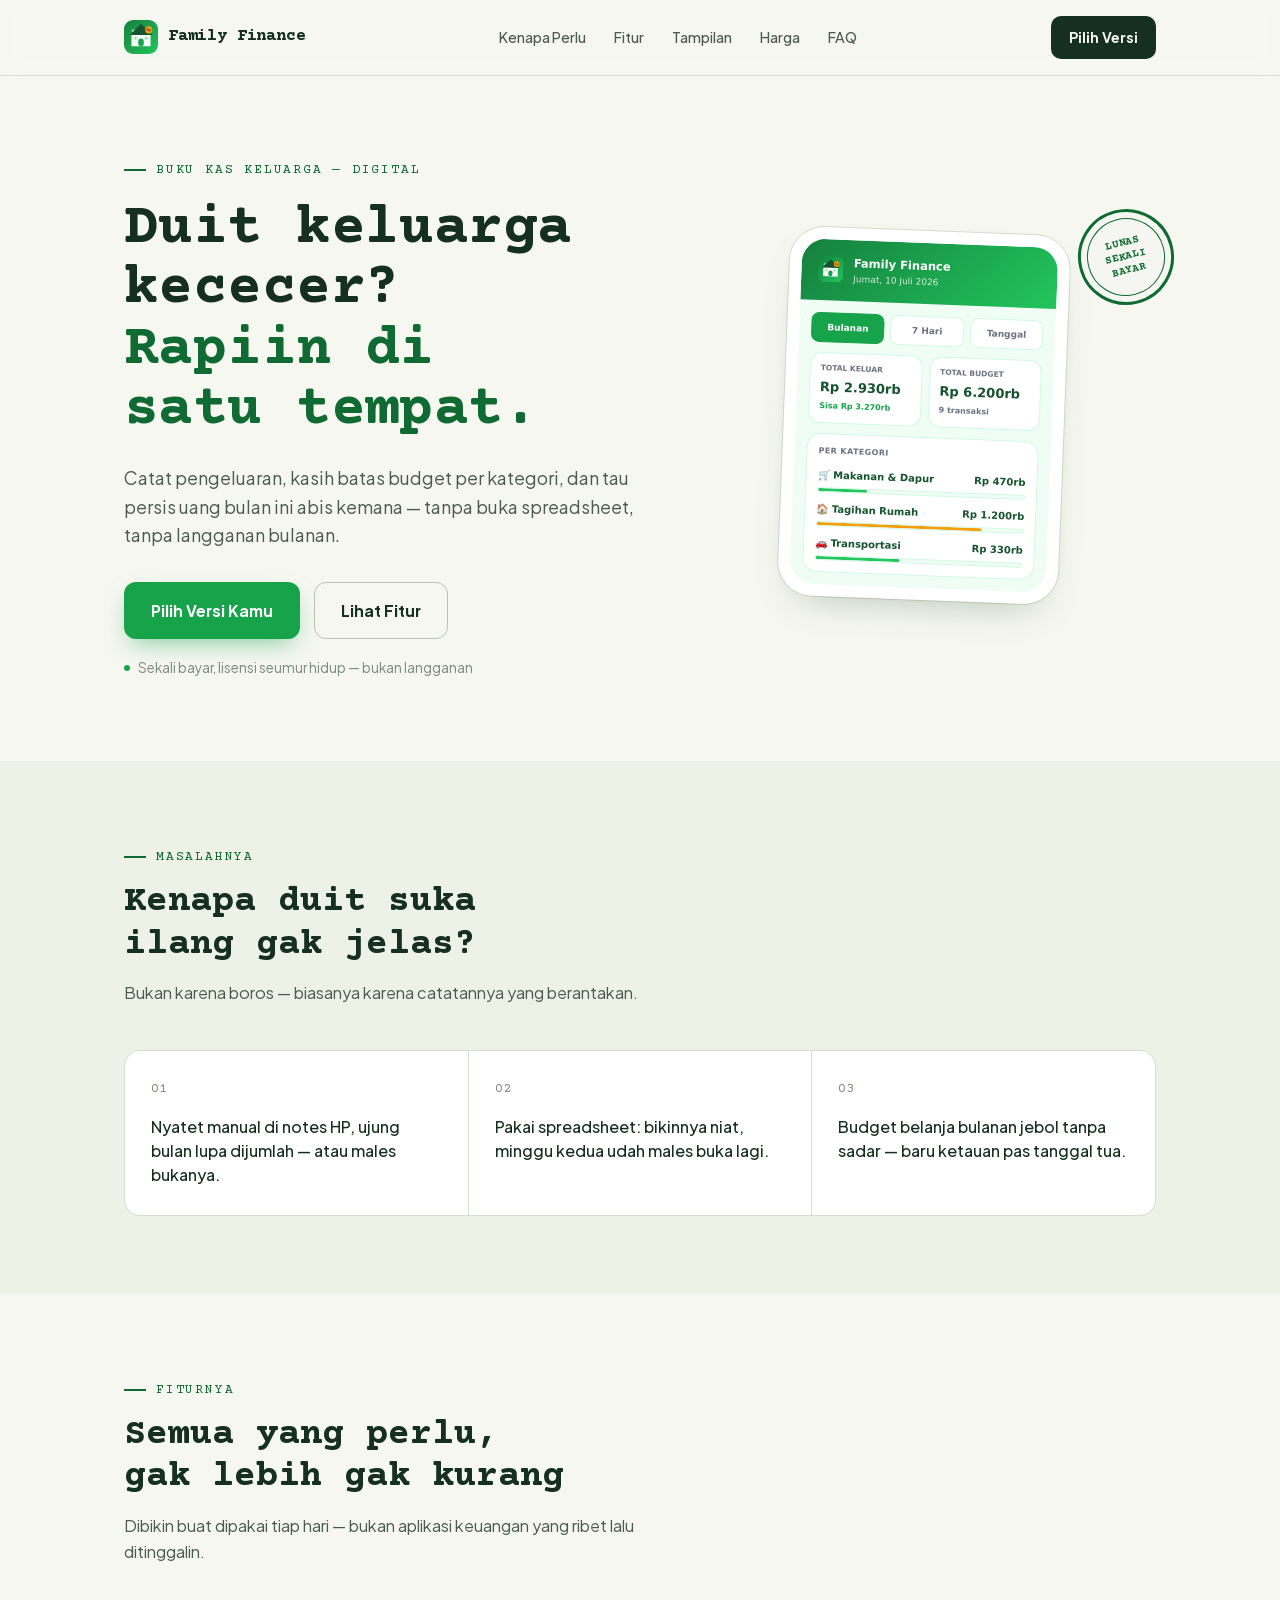
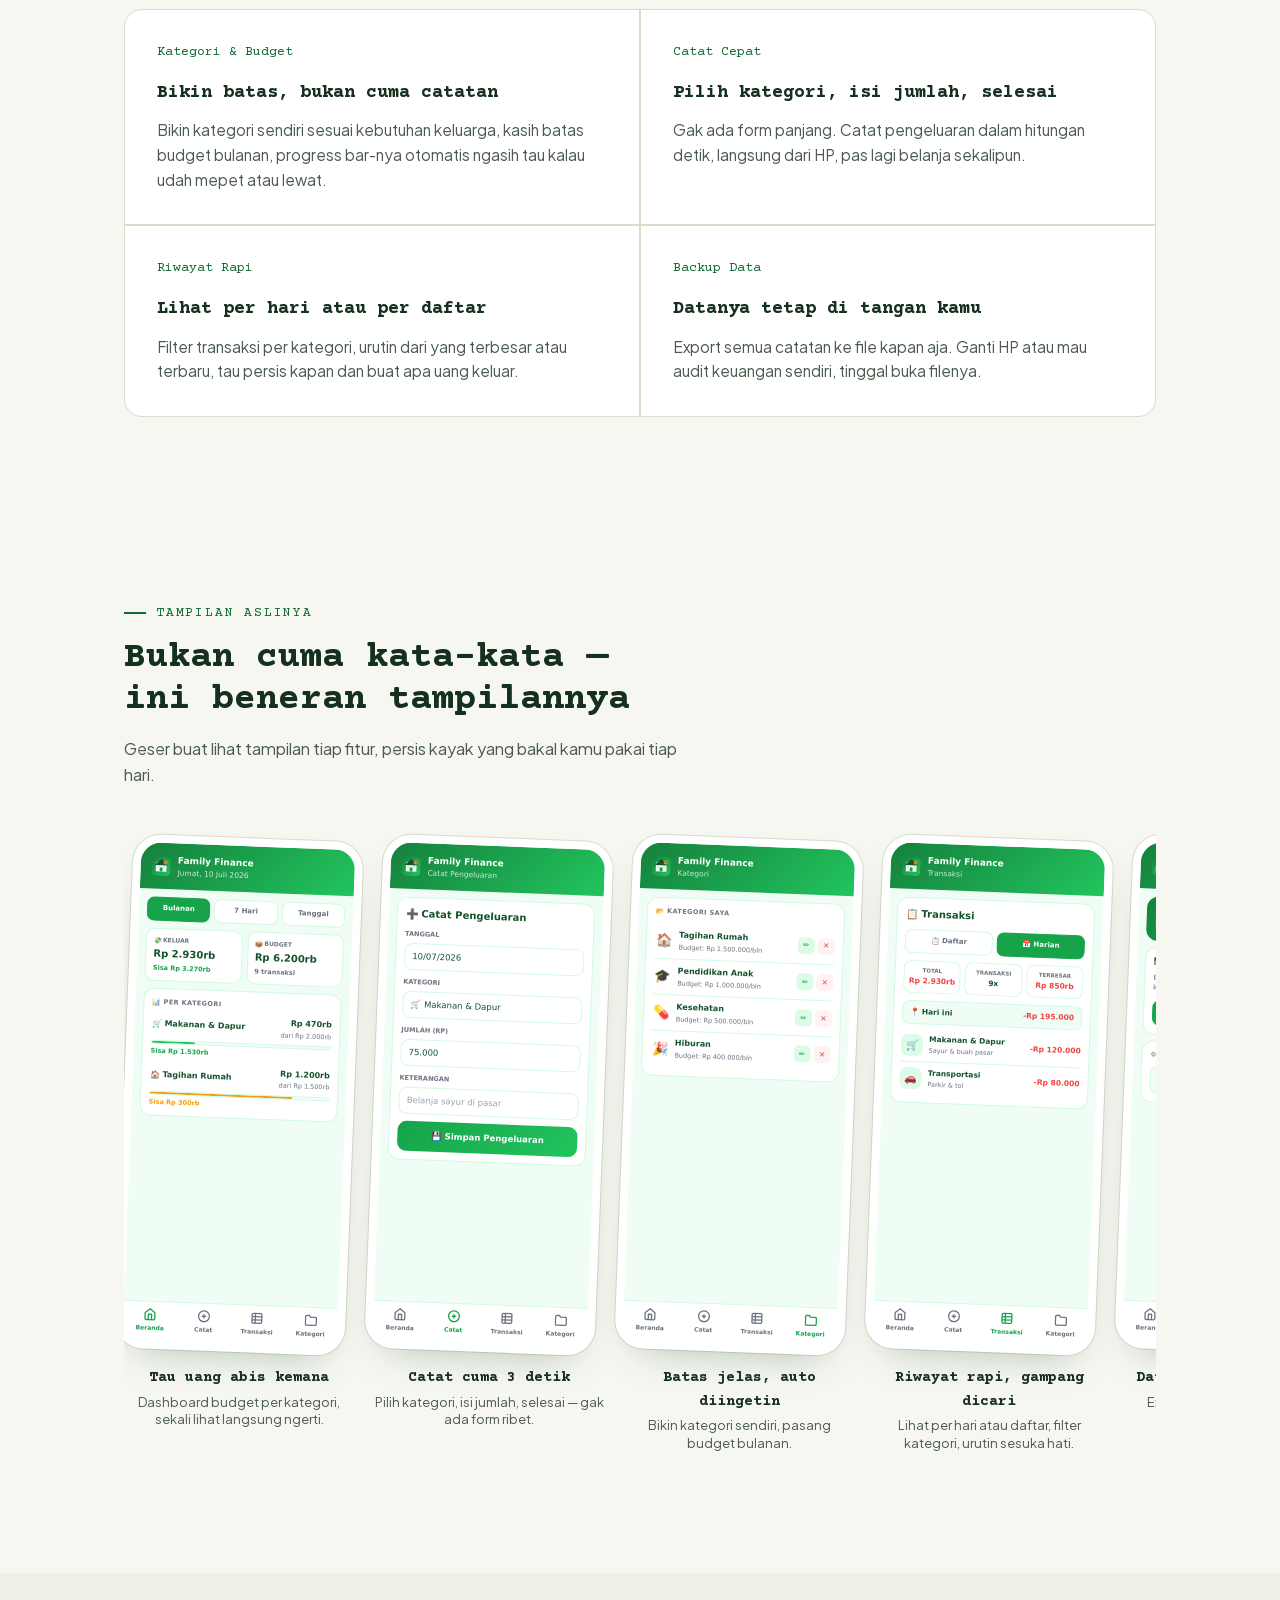
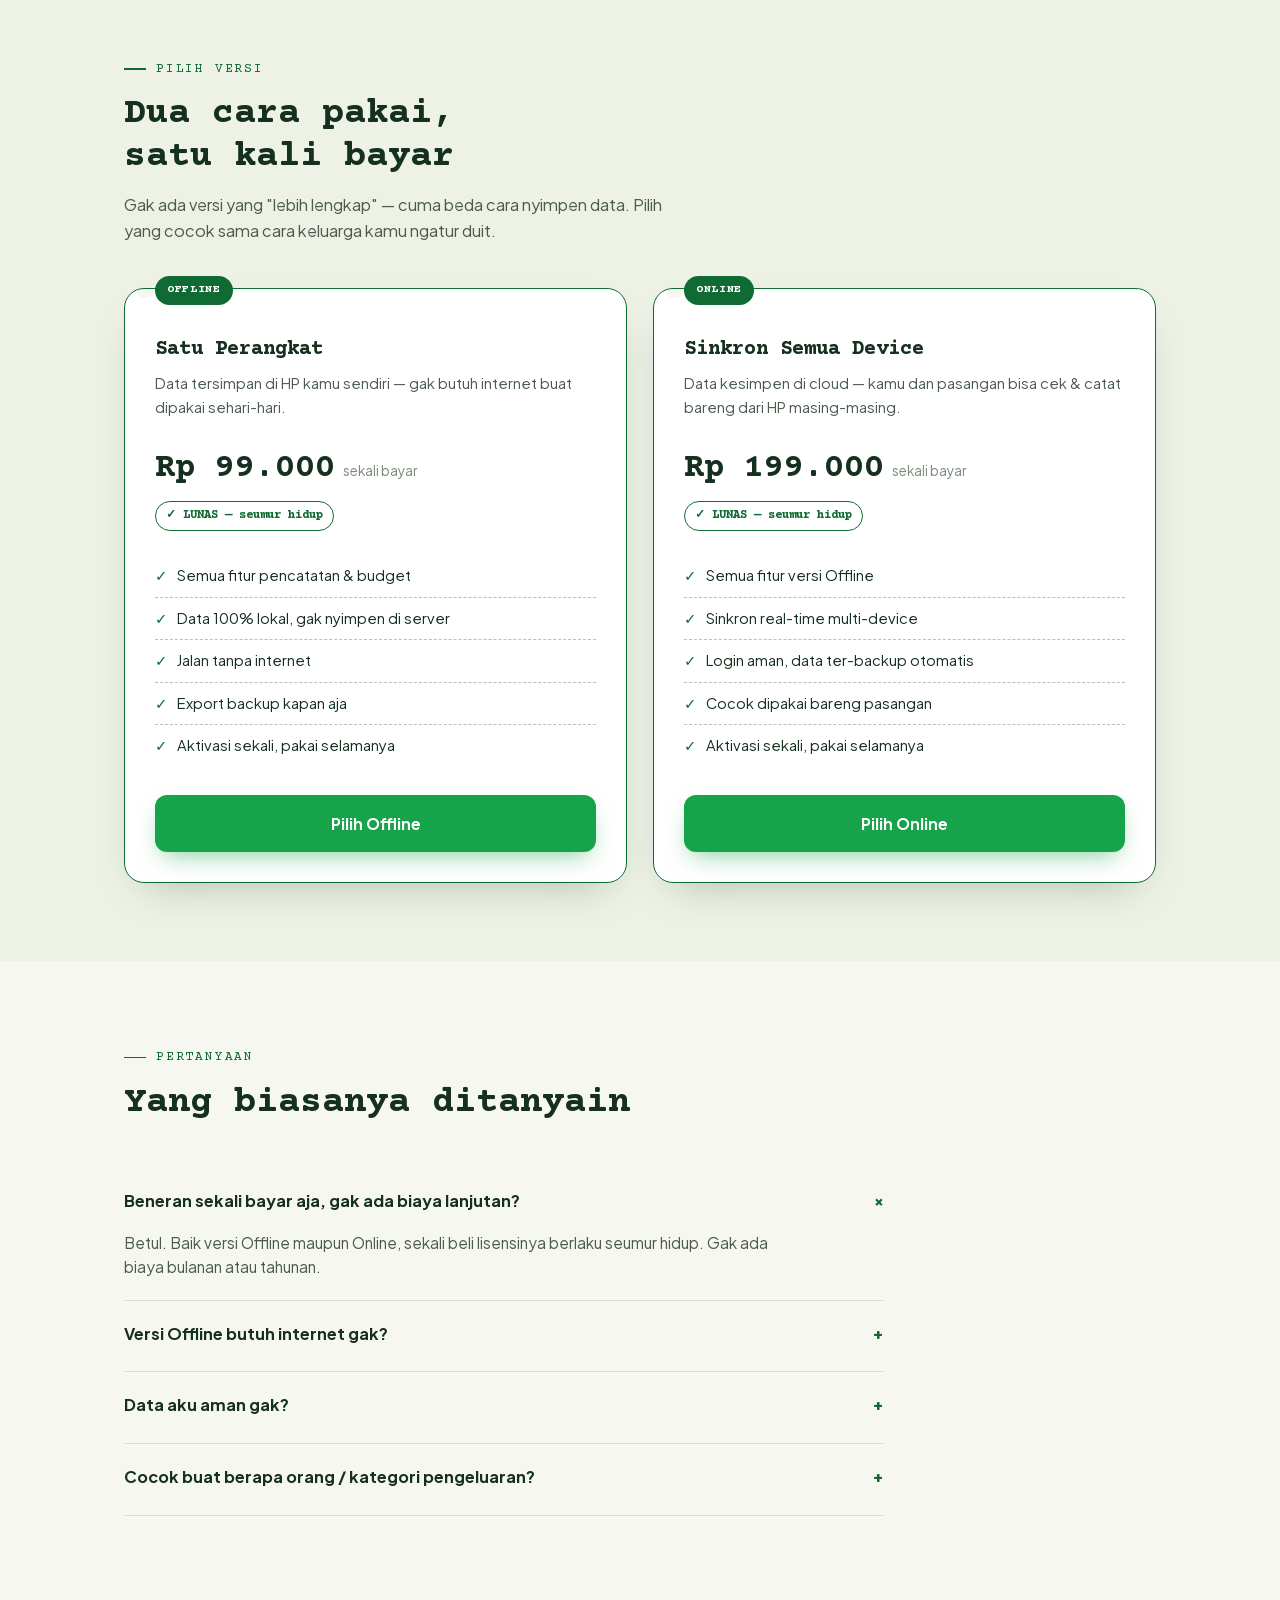
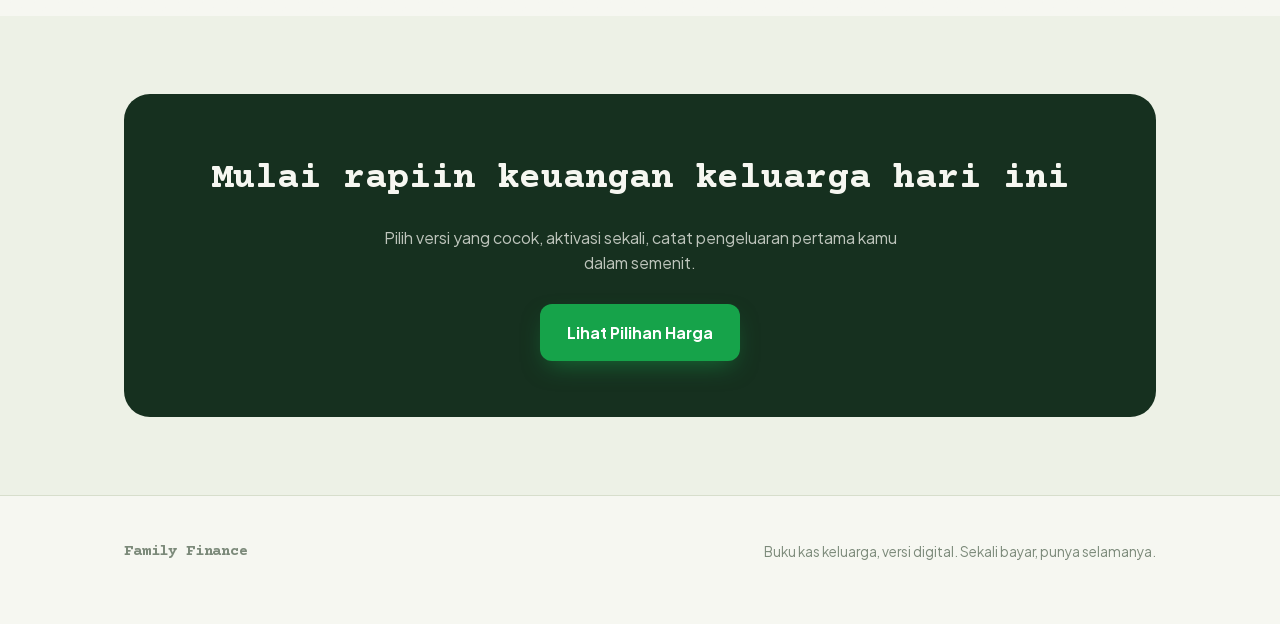
==== commit a8072063: "Remove misleading device-loss FAQ, fix activation step copy - Remove FAQ item claiming a separate li" ====
--- a/landing/index.html
+++ b/landing/index.html
@@ -686,7 +686,7 @@
           <li><span class="ck">✓</span> Export backup kapan aja</li>
           <li><span class="ck">✓</span> Aktivasi sekali, pakai selamanya</li>
         </ul>
-        <a href="#" class="btn btn-primary">Pilih Offline</a>
+        <a href="https://kahayakreativ.myscalev.com/familyfinance" class="btn btn-primary">Pilih Offline</a>
       </div>
       <div class="price-card featured">
         <span class="price-tag">Online</span>
@@ -701,7 +701,7 @@
           <li><span class="ck">✓</span> Cocok dipakai bareng pasangan</li>
           <li><span class="ck">✓</span> Aktivasi sekali, pakai selamanya</li>
         </ul>
-        <a href="#" class="btn btn-primary">Pilih Online</a>
+        <a href="https://kahayakreativ.myscalev.com/familyfinance" class="btn btn-primary">Pilih Online</a>
       </div>
     </div>
   </div>
@@ -727,10 +727,6 @@
         <p>Versi Offline: data cuma ada di HP kamu, gak dikirim kemana-mana. Versi Online: data tersimpan terenkripsi, cuma kamu (dan orang yang kamu kasih akses login) yang bisa lihat.</p>
       </details>
       <details>
-        <summary>Kalau HP hilang atau ganti device gimana?<span class="plus">+</span></summary>
-        <p>Versi Online: tinggal login lagi di HP baru, semua catatan otomatis ada. Versi Offline: rutin export backup dari menu Profil, simpan filenya di tempat aman.</p>
-      </details>
-      <details>
         <summary>Cocok buat berapa orang / kategori pengeluaran?<span class="plus">+</span></summary>
         <p>Kategori dan budget bisa kamu bikin sebanyak yang dibutuhkan — mau dipisah per pos rumah tangga, per anggota keluarga, atau sesuka kamu.</p>
       </details>
